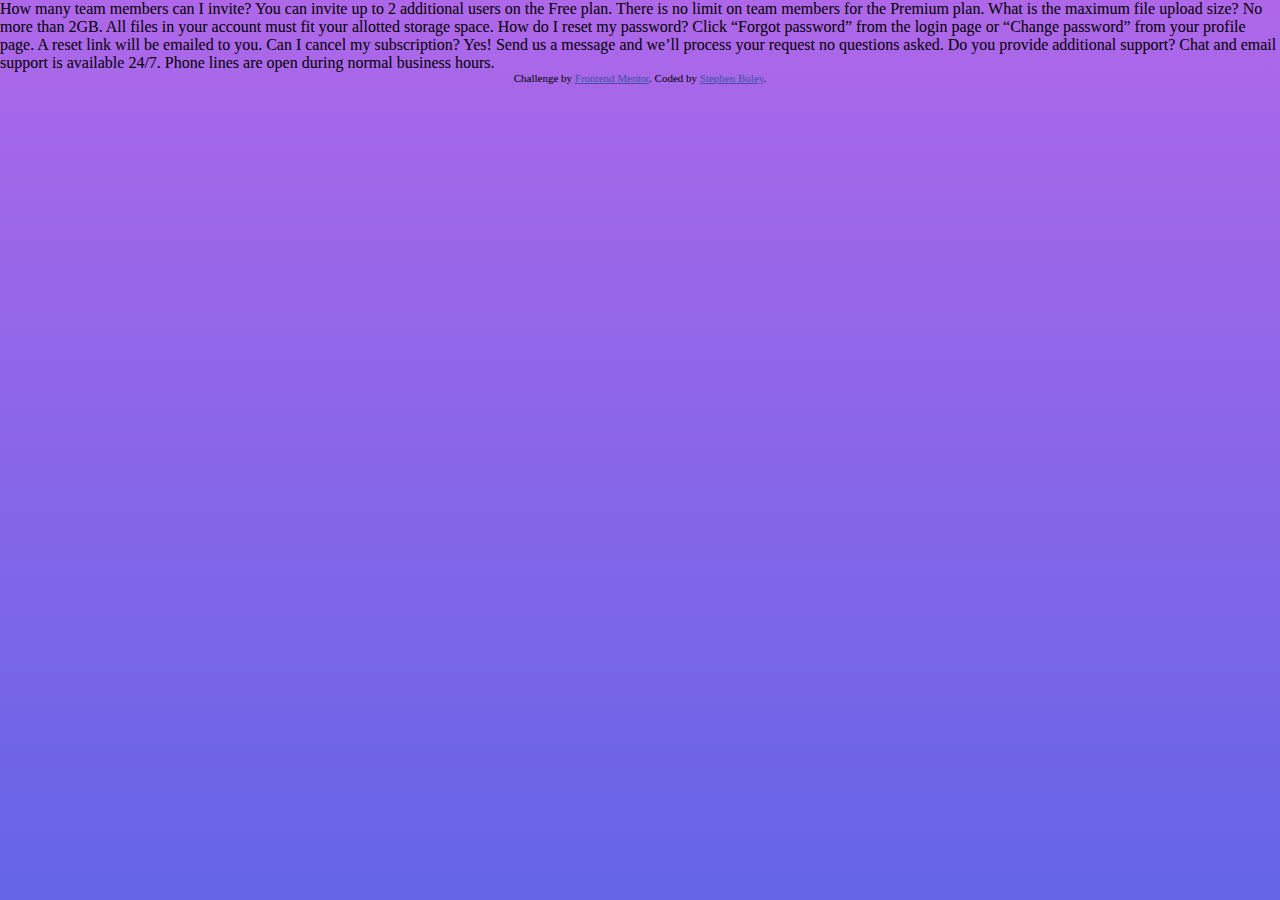
==== index.html @ e6e3910d "Set up" ====
<!DOCTYPE html>
<html lang="en">
<head>
  <meta charset="UTF-8">
  <meta name="viewport" content="width=device-width, initial-scale=1.0"> <!-- displays site properly based on user's device -->
  <link rel="stylesheet" href="./styles.css" type="text/css" />
  <link rel="icon" type="image/png" sizes="32x32" href="./images/favicon-32x32.png">
  
  <title>Frontend Mentor | FAQ Accordion Card</title>

  <!-- Feel free to remove these styles or customise in your own stylesheet 👍 -->
  <style>
    .attribution { font-size: 11px; text-align: center; }
    .attribution a { color: hsl(228, 45%, 44%); }
  </style>
</head>
<body>
  How many team members can I invite?
  You can invite up to 2 additional users on the Free plan. There is no limit on 
  team members for the Premium plan.

  What is the maximum file upload size?
  No more than 2GB. All files in your account must fit your allotted storage space.

  How do I reset my password?
  Click “Forgot password” from the login page or “Change password” from your profile page.
  A reset link will be emailed to you.

  Can I cancel my subscription?
  Yes! Send us a message and we’ll process your request no questions asked.

  Do you provide additional support?
  Chat and email support is available 24/7. Phone lines are open during normal business hours.

  <div class="attribution">
    Challenge by <a href="https://www.frontendmentor.io?ref=challenge" target="_blank">Frontend Mentor</a>. 
    Coded by <a href="#">Stephen Buley</a>.
  </div>
</body>
<script src="./index.js"></script>
</html>
---- styles.css ----
body {
    background: linear-gradient(hsl(273, 75%, 66%), hsl(240, 73%, 65%));
    height: 100vh;
    margin: 0;
}
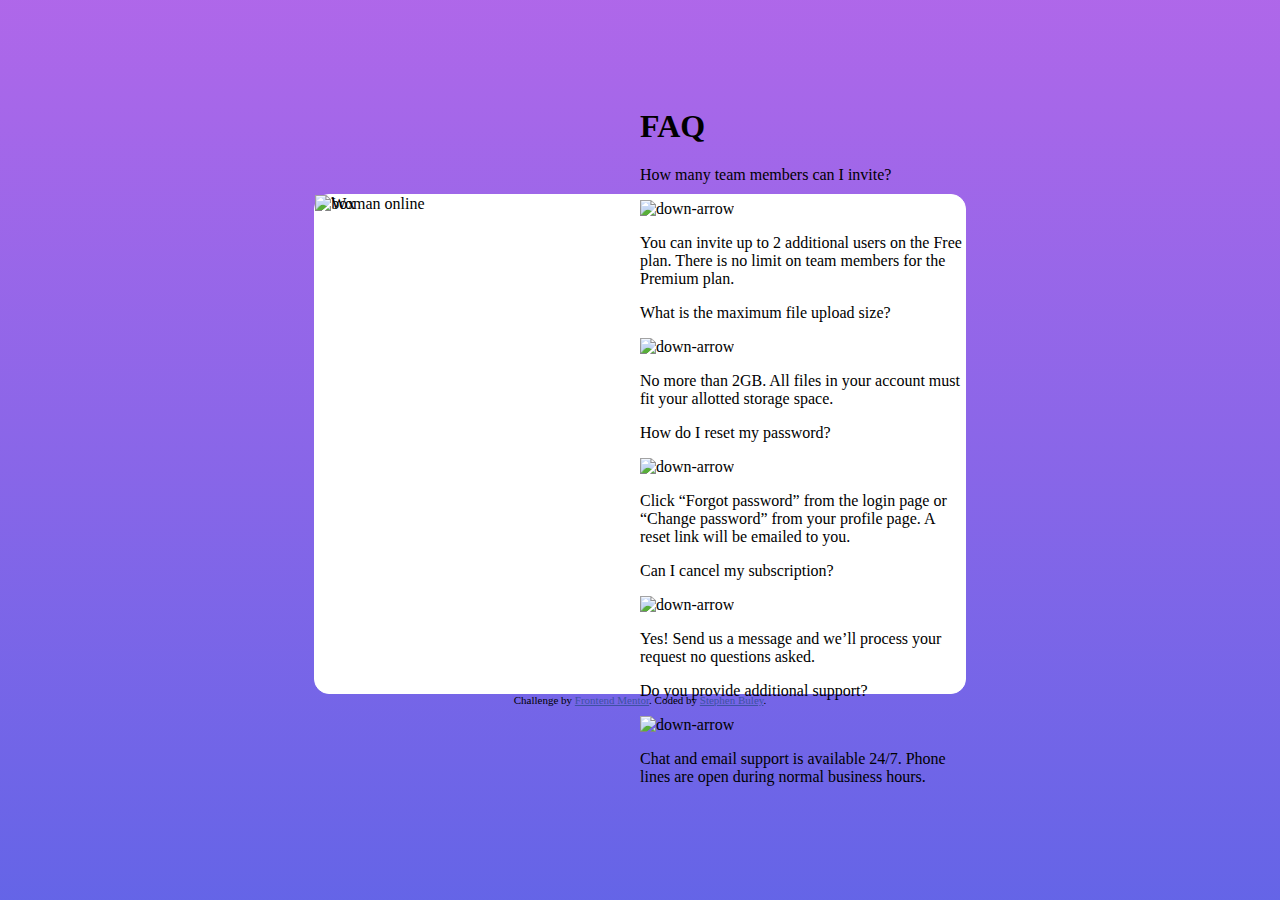
==== commit 622bab71: "HTML structure set up" ====
--- a/index.html
+++ b/index.html
@@ -1,41 +1,62 @@
 <!DOCTYPE html>
 <html lang="en">
 <head>
-  <meta charset="UTF-8">
-  <meta name="viewport" content="width=device-width, initial-scale=1.0"> <!-- displays site properly based on user's device -->
-  <link rel="stylesheet" href="./styles.css" type="text/css" />
-  <link rel="icon" type="image/png" sizes="32x32" href="./images/favicon-32x32.png">
-  
-  <title>Frontend Mentor | FAQ Accordion Card</title>
+	<meta charset="UTF-8">
+	<meta name="viewport" content="width=device-width, initial-scale=1.0"> <!-- displays site properly based on user's device -->
+	<link rel="stylesheet" href="./styles.css" type="text/css" />
+	<link rel="icon" type="image/png" sizes="32x32" href="./images/favicon-32x32.png">
+	
+	<title>Frontend Mentor | FAQ Accordion Card</title>
 
-  <!-- Feel free to remove these styles or customise in your own stylesheet 👍 -->
-  <style>
-    .attribution { font-size: 11px; text-align: center; }
-    .attribution a { color: hsl(228, 45%, 44%); }
-  </style>
+	<!-- Feel free to remove these styles or customise in your own stylesheet 👍 -->
+	<style>
+		.attribution { font-size: 11px; text-align: center; }
+		.attribution a { color: hsl(228, 45%, 44%); }
+	</style>
 </head>
 <body>
-  How many team members can I invite?
-  You can invite up to 2 additional users on the Free plan. There is no limit on 
-  team members for the Premium plan.
-
-  What is the maximum file upload size?
-  No more than 2GB. All files in your account must fit your allotted storage space.
-
-  How do I reset my password?
-  Click “Forgot password” from the login page or “Change password” from your profile page.
-  A reset link will be emailed to you.
-
-  Can I cancel my subscription?
-  Yes! Send us a message and we’ll process your request no questions asked.
-
-  Do you provide additional support?
-  Chat and email support is available 24/7. Phone lines are open during normal business hours.
-
-  <div class="attribution">
-    Challenge by <a href="https://www.frontendmentor.io?ref=challenge" target="_blank">Frontend Mentor</a>. 
-    Coded by <a href="#">Stephen Buley</a>.
-  </div>
+	<div class="container">
+		<div class="content-container">
+			<div class="img-section">
+				<img class="box-img" src="./images/illustration-box-desktop.svg" alt="box" />
+				<img class="woman-img" src="./images/illustration-woman-online-desktop.svg" alt="Woman online" />
+			</div>
+			<div class="faq-section">
+				<h1 class="title">FAQ</h1>
+				<div class="first">
+					<p class="question">How many team members can I invite?</p>
+					<img class="down-arrow" src="./images/icon-arrow-down.svg" alt="down-arrow" />
+					<p class="answer">You can invite up to 2 additional users on the Free plan. There is no limit on 
+						team members for the Premium plan.</p>
+				</div>
+				<div class="second">
+					<p>What is the maximum file upload size?</p>
+					<img class="down-arrow" src="./images/icon-arrow-down.svg" alt="down-arrow" />
+					<p class="answer">No more than 2GB. All files in your account must fit your allotted storage space.</p>
+				</div>
+				<div class="third">
+					<p>How do I reset my password?</p>
+					<img class="down-arrow" src="./images/icon-arrow-down.svg" alt="down-arrow" />
+					<p class="answer">Click “Forgot password” from the login page or “Change password” from your profile page.
+						A reset link will be emailed to you.</p>
+				</div>
+				<div class="fourth">
+					<p>Can I cancel my subscription?</p>
+					<img class="down-arrow" src="./images/icon-arrow-down.svg" alt="down-arrow" />
+					<p class="answer">Yes! Send us a message and we’ll process your request no questions asked.</p>
+				</div>
+				<div class="fifth">
+					<p>Do you provide additional support?</p>
+					<img class="down-arrow" src="./images/icon-arrow-down.svg" alt="down-arrow" />
+					<p class="answer">Chat and email support is available 24/7. Phone lines are open during normal business hours.</p>
+				</div>
+			</div>
+		</div>
+		<div class="attribution">
+			Challenge by <a href="https://www.frontendmentor.io?ref=challenge" target="_blank">Frontend Mentor</a>. 
+			Coded by <a href="#">Stephen Buley</a>.
+		</div>
+	</div>
 </body>
 <script src="./index.js"></script>
 </html>--- a/styles.css
+++ b/styles.css
@@ -2,4 +2,48 @@
     background: linear-gradient(hsl(273, 75%, 66%), hsl(240, 73%, 65%));
     height: 100vh;
     margin: 0;
-}+    display: flex;
+    justify-content: center;
+    align-items: center;
+}
+
+* {
+    box-sizing: border-box;
+}
+
+.container {
+    display: flex;
+    flex-direction: column;
+}
+
+.content-container {
+    display: flex;
+    align-items: center;
+    justify-content: center;
+    border: 1px solid white;
+    border-radius: 15px;
+    background-color: white;
+    background-image: url("./images/bg-pattern-desktop.svg");
+    width: 70%;
+    height: 500px;
+    margin: 0 auto;
+}
+
+.img-section {
+    width: 50%;
+    height: 100%;
+}
+
+.box-img {
+    position: absolute;
+}
+
+.woman-img {
+    width: 100%;
+    height: auto;
+}
+
+.faq-section {
+    width: 50%;
+}
+
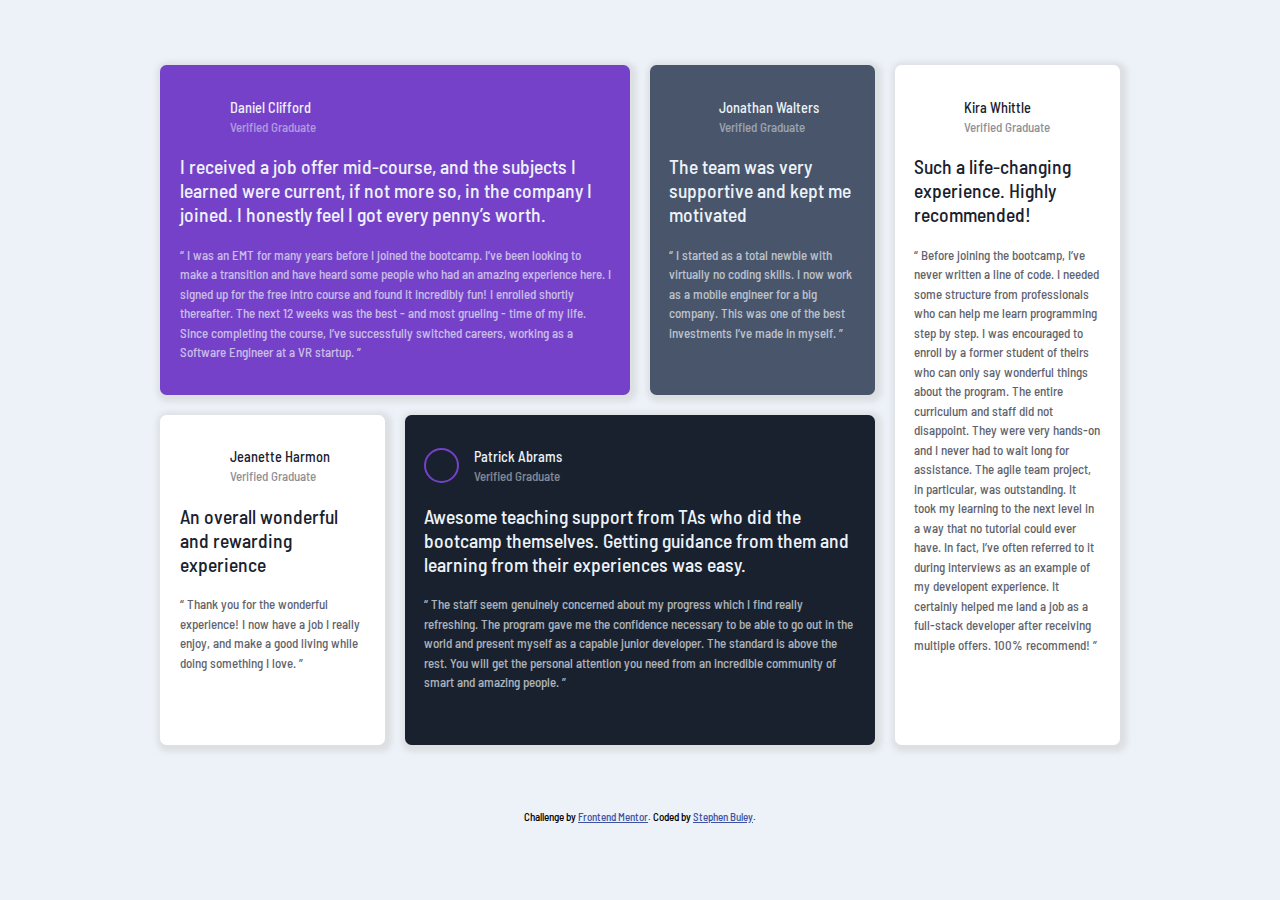
==== commit 2ab151c9: "Accidentally finished whole project" ====
--- a/index.html
+++ b/index.html
@@ -3,10 +3,12 @@
 <head>
 	<meta charset="UTF-8">
 	<meta name="viewport" content="width=device-width, initial-scale=1.0"> <!-- displays site properly based on user's device -->
-	<link rel="stylesheet" href="./styles.css" type="text/css" />
+
 	<link rel="icon" type="image/png" sizes="32x32" href="./images/favicon-32x32.png">
-	
-	<title>Frontend Mentor | FAQ Accordion Card</title>
+	<link rel="stylesheet" href="./styles.css" type="text/css">
+	<link href="https://fonts.googleapis.com/css2?family=Barlow+Semi+Condensed:wght@500;600&display=swap" rel="stylesheet">
+
+	<title>Frontend Mentor | [Challenge Name Here]</title>
 
 	<!-- Feel free to remove these styles or customise in your own stylesheet 👍 -->
 	<style>
@@ -16,47 +18,77 @@
 </head>
 <body>
 	<div class="container">
-		<div class="content-container">
-			<div class="img-section">
-				<img class="box-img" src="./images/illustration-box-desktop.svg" alt="box" />
-				<img class="woman-img" src="./images/illustration-woman-online-desktop.svg" alt="Woman online" />
+		<div class="card daniel">
+			<div class="title">
+				<p class="name">Daniel Clifford</p>
+				<p class="verified">Verified Graduate</p>
 			</div>
-			<div class="faq-section">
-				<h1 class="title">FAQ</h1>
-				<div class="first">
-					<p class="question">How many team members can I invite?</p>
-					<img class="down-arrow" src="./images/icon-arrow-down.svg" alt="down-arrow" />
-					<p class="answer">You can invite up to 2 additional users on the Free plan. There is no limit on 
-						team members for the Premium plan.</p>
-				</div>
-				<div class="second">
-					<p>What is the maximum file upload size?</p>
-					<img class="down-arrow" src="./images/icon-arrow-down.svg" alt="down-arrow" />
-					<p class="answer">No more than 2GB. All files in your account must fit your allotted storage space.</p>
-				</div>
-				<div class="third">
-					<p>How do I reset my password?</p>
-					<img class="down-arrow" src="./images/icon-arrow-down.svg" alt="down-arrow" />
-					<p class="answer">Click “Forgot password” from the login page or “Change password” from your profile page.
-						A reset link will be emailed to you.</p>
-				</div>
-				<div class="fourth">
-					<p>Can I cancel my subscription?</p>
-					<img class="down-arrow" src="./images/icon-arrow-down.svg" alt="down-arrow" />
-					<p class="answer">Yes! Send us a message and we’ll process your request no questions asked.</p>
-				</div>
-				<div class="fifth">
-					<p>Do you provide additional support?</p>
-					<img class="down-arrow" src="./images/icon-arrow-down.svg" alt="down-arrow" />
-					<p class="answer">Chat and email support is available 24/7. Phone lines are open during normal business hours.</p>
-				</div>
+	
+			<p class="quote-feature">I received a job offer mid-course, and the subjects I learned were current, if not more so, 
+			in the company I joined. I honestly feel I got every penny’s worth.</p>
+	
+			<p class="quote">“ I was an EMT for many years before I joined the bootcamp. I’ve been looking to make a 
+			transition and have heard some people who had an amazing experience here. I signed up 
+			for the free intro course and found it incredibly fun! I enrolled shortly thereafter. 
+			The next 12 weeks was the best - and most grueling - time of my life. Since completing 
+			the course, I’ve successfully switched careers, working as a Software Engineer at a VR startup. ”</p>	
+		</div>
+		<div class="card jonathan">
+			<div class="title">
+				<p class="name">Jonathan Walters</p>
+				<p class="verified">Verified Graduate</p>
 			</div>
+			<p class="quote-feature">The team was very supportive and kept me motivated</p>
+	
+			<p class="quote">“ I started as a total newbie with virtually no coding skills. I now work as a mobile engineer 
+			for a big company. This was one of the best investments I’ve made in myself. ”</p>
 		</div>
-		<div class="attribution">
-			Challenge by <a href="https://www.frontendmentor.io?ref=challenge" target="_blank">Frontend Mentor</a>. 
-			Coded by <a href="#">Stephen Buley</a>.
+		<div class="card jeanette">
+			<div class="title">
+				<p class="name">Jeanette Harmon</p>
+				<p class="verified">Verified Graduate</p>
+			</div>
+	
+			<p class="quote-feature">An overall wonderful and rewarding experience</p>
+	
+			<p class="quote">“ Thank you for the wonderful experience! I now have a job I really enjoy, and make a good living 
+			while doing something I love. ”</p>
+		</div>
+		<div class="card patrick">
+			<div class="title">
+				<p class="name">Patrick Abrams</p>
+				<p class="verified">Verified Graduate</p>
+			</div>
+	
+			<p class="quote-feature">Awesome teaching support from TAs who did the bootcamp themselves. Getting guidance from them and 
+			learning from their experiences was easy.</p>
+	
+			<p class="quote">“ The staff seem genuinely concerned about my progress which I find really refreshing. The program 
+			gave me the confidence necessary to be able to go out in the world and present myself as a capable 
+			junior developer. The standard is above the rest. You will get the personal attention you need from 
+			an incredible community of smart and amazing people. ”</p>
+		</div>
+		<div class="card kira">
+			<div class="title">
+				<p class="name">Kira Whittle</p>
+				<p class="verified">Verified Graduate</p>
+			</div>
+	
+			<p class="quote-feature">Such a life-changing experience. Highly recommended!</p>
+	
+			<p class="quote">“ Before joining the bootcamp, I’ve never written a line of code. I needed some structure from 
+			professionals who can help me learn programming step by step. I was encouraged to enroll by a former 
+			student of theirs who can only say wonderful things about the program. The entire curriculum and staff 
+			did not disappoint. They were very hands-on and I never had to wait long for assistance. The agile team 
+			project, in particular, was outstanding. It took my learning to the next level in a way that no tutorial 
+			could ever have. In fact, I’ve often referred to it during interviews as an example of my developent 
+			experience. It certainly helped me land a job as a full-stack developer after receiving multiple offers. 
+			100% recommend! ”</p>
 		</div>
 	</div>
+	<div class="attribution">
+		Challenge by <a href="https://www.frontendmentor.io?ref=challenge" target="_blank">Frontend Mentor</a>. 
+		Coded by <a href="https://github.com/StephenBuley" target="_blank">Stephen Buley</a>.
+	</div>
 </body>
-<script src="./index.js"></script>
 </html>--- a/styles.css
+++ b/styles.css
@@ -1,49 +1,165 @@
-body {
-    background: linear-gradient(hsl(273, 75%, 66%), hsl(240, 73%, 65%));
-    height: 100vh;
-    margin: 0;
-    display: flex;
-    justify-content: center;
-    align-items: center;
+/* general stylings */
+
+
+
+*, *::after, *::before {
+	box-sizing: border-box;
 }
 
-* {
-    box-sizing: border-box;
+html {
+	font-size: 13px;
+	font-family: "Barlow Semi Condensed", serif;
+	font-weight: 500;
 }
 
-.container {
-    display: flex;
-    flex-direction: column;
+body {
+    margin: 0;
+    background-color:hsl(210, 46%, 95%);
 }
 
-.content-container {
-    display: flex;
-    align-items: center;
-    justify-content: center;
-    border: 1px solid white;
-    border-radius: 15px;
-    background-color: white;
-    background-image: url("./images/bg-pattern-desktop.svg");
-    width: 70%;
-    height: 500px;
-    margin: 0 auto;
+
+
+/* class specific stylings */
+
+
+
+.container {
+	display: grid;
+	grid-gap: 1.5em;
+	width: 75%;
+	margin: 5em auto;
 }
 
-.img-section {
-    width: 50%;
-    height: 100%;
+.card {
+	padding: 2em;
+	border-radius: 0.5em;
+	box-shadow: 2px 2px 5px 5px rgb(207, 207, 207, 0.5);
 }
 
-.box-img {
-    position: absolute;
+.name {
+	font-size: 1.1em;
+	margin-bottom: 0.2em;
 }
 
-.woman-img {
-    width: 100%;
-    height: auto;
+.verified {
+	margin-top: 0;
+	opacity: 0.5;
 }
 
-.faq-section {
-    width: 50%;
+.quote-feature {
+	font-size: 1.8em;
 }
 
+.quote {
+	opacity: 0.7;
+	line-height: 1.5em;
+}
+
+
+
+/* name specific designs */
+
+
+
+.daniel {
+	background-image: url("./images/bg-pattern-quotation.svg");
+	background-repeat: no-repeat;
+	background-position: top left 90%;
+	background-color: hsl(263, 55%, 52%);
+}
+
+.daniel, .jonathan, .patrick {
+	color: hsl(210, 46%, 95%);
+}
+
+.jonathan {
+	background-color: hsl(217, 19%, 35%);
+}
+
+.jeanette, .kira {
+	background-color: white;
+	color:hsl(219, 29%, 14%);
+}
+
+.patrick {
+	background-color: hsl(219, 29%, 14%);
+}
+
+.title {
+	padding-left: 50px;
+	position: relative;
+}
+
+.title::before {
+	content: '';
+	height: 35px;
+	width: 35px;
+	background-size: cover;
+	border-radius: 50%;
+	display: inline-block;
+	position: absolute;
+	left: 0;
+}
+
+.daniel .title::before {
+	background-image: url("./images/image-daniel.jpg");
+}
+
+.jonathan .title::before {
+	background-image: url("./images/image-jonathan.jpg");
+}
+
+.jeanette .title::before {
+	background-image: url("/images/image-jeanette.jpg");
+}
+
+.patrick .title::before {
+	background-image: url("./images/image-patrick.jpg");
+	border: 2px solid hsl(263, 55%, 52%);
+}
+
+.kira .title::before {
+	background-image: url("./images/image-kira.jpg");
+}
+
+
+/* Media query for more than 768 */
+
+@media (min-width: 768px) {
+	.container {
+		grid-template: repeat(2, 1fr) / repeat(4, 1fr)
+	}
+
+	.card {
+		padding: 1.5em
+	}
+
+	.quote-feature {
+		font-size: 1.5em;
+	}
+
+	.daniel {
+		grid-column: 1 / span 2;
+		grid-row: 1 /span 1;
+	}
+
+	.jonathan {
+		grid-column: 3 / span 1;
+		grid-row: 1 / span 1;
+	}
+
+	.kira {
+		grid-column: 4 / span 1;
+		grid-row: 1 / span 2;
+	}
+
+	.patrick {
+		grid-column: 2 / span 2;
+		grid-row: 2 / span 1;
+	}
+
+	.jeanette {
+		grid-column: 1 / span 1;
+		grid-row: 2 / span 1;
+	}
+}
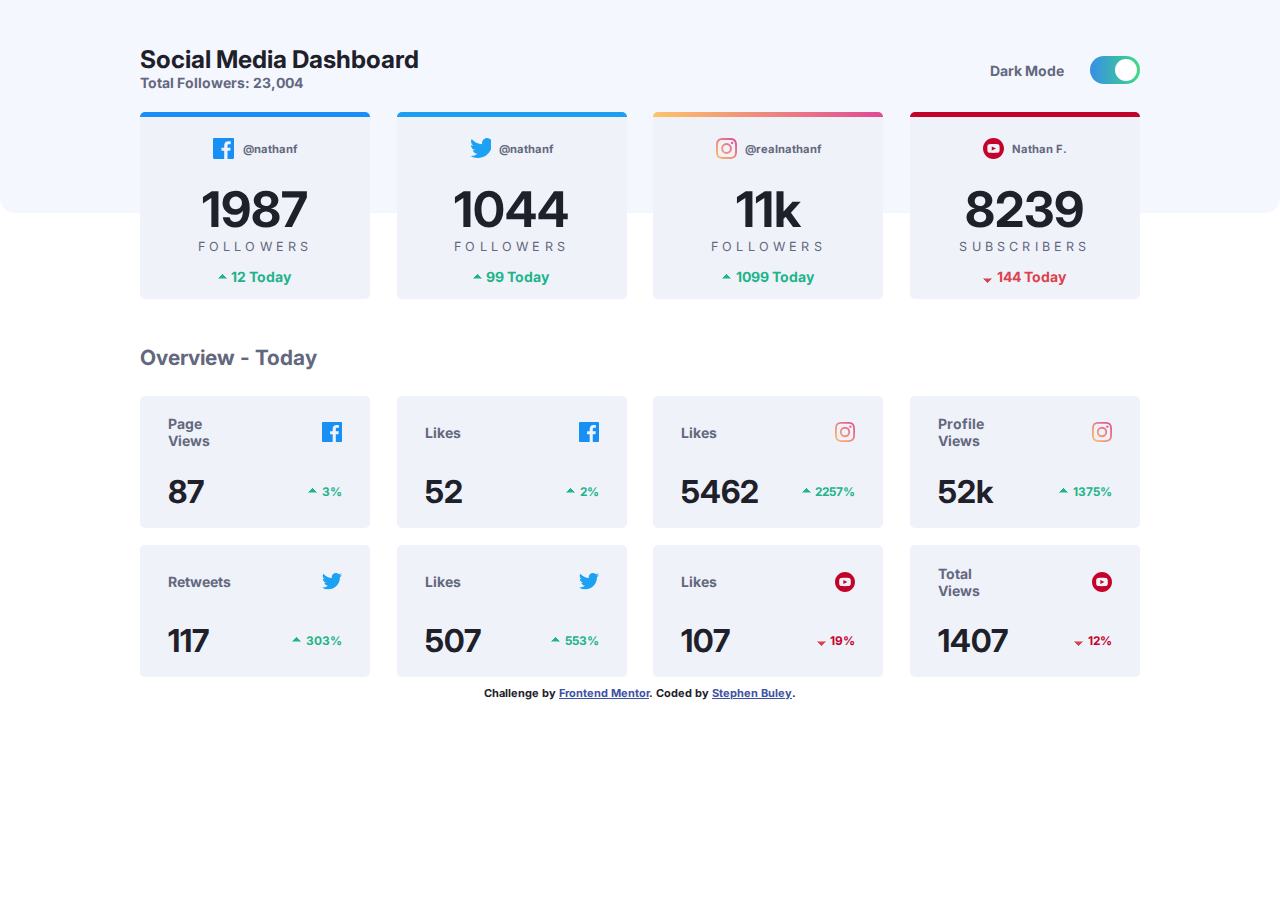
==== commit 4203b948: "Prep for monorepo migration" ====
--- a/index.html
+++ b/index.html
@@ -1,94 +1,145 @@
 <!DOCTYPE html>
 <html lang="en">
+
 <head>
 	<meta charset="UTF-8">
-	<meta name="viewport" content="width=device-width, initial-scale=1.0"> <!-- displays site properly based on user's device -->
+	<meta name="viewport" content="width=device-width, initial-scale=1.0">
+	<!-- displays site properly based on user's device -->
 
 	<link rel="icon" type="image/png" sizes="32x32" href="./images/favicon-32x32.png">
 	<link rel="stylesheet" href="./styles.css" type="text/css">
-	<link href="https://fonts.googleapis.com/css2?family=Barlow+Semi+Condensed:wght@500;600&display=swap" rel="stylesheet">
-
-	<title>Frontend Mentor | [Challenge Name Here]</title>
+	<title>Frontend Mentor | Social Media Dashboard</title>
 
 	<!-- Feel free to remove these styles or customise in your own stylesheet 👍 -->
 	<style>
-		.attribution { font-size: 11px; text-align: center; }
-		.attribution a { color: hsl(228, 45%, 44%); }
+	.attribution {
+		font-size: 11px;
+		text-align: center;
+	}
+
+	.attribution a {
+		color: hsl(228, 45%, 44%);
+	}
 	</style>
 </head>
+
 <body>
 	<div class="container">
-		<div class="card daniel">
-			<div class="title">
-				<p class="name">Daniel Clifford</p>
-				<p class="verified">Verified Graduate</p>
+		<header class="header">
+			<div class="header-content">
+				<h1 class="title">
+					Social Media Dashboard
+				</h1>
+				<h3 class="subtitle">
+					Total Followers: 23,004
+				</h3>
 			</div>
-	
-			<p class="quote-feature">I received a job offer mid-course, and the subjects I learned were current, if not more so, 
-			in the company I joined. I honestly feel I got every penny’s worth.</p>
-	
-			<p class="quote">“ I was an EMT for many years before I joined the bootcamp. I’ve been looking to make a 
-			transition and have heard some people who had an amazing experience here. I signed up 
-			for the free intro course and found it incredibly fun! I enrolled shortly thereafter. 
-			The next 12 weeks was the best - and most grueling - time of my life. Since completing 
-			the course, I’ve successfully switched careers, working as a Software Engineer at a VR startup. ”</p>	
+			<label class="toggle">
+				Dark Mode
+				<input type="checkbox" checked/>
+				<span tabindex=0 class="slider"></span>
+			</label>
+		</header>
+		<div class="grid one">
+			<div class="card card-big facebook">
+				<p class="username">@nathanf</p>
+				<div class="follow-stat-block">
+					<p class="follower-count">1987</p>
+					<span class="followers">Followers</span>
+				</div>
+				<p class="follower-change">12 Today</p>
+			</div>
+			
+			<div class="card card-big twitter">
+				<p class="username">@nathanf</p>
+				<div class="follow-stat-block">
+					<p class="follower-count">1044</p>
+					<span class="followers">Followers</span>
+				</div>
+				<p class="follower-change">99 Today</p>
+			</div>
+			
+			
+			<div class="card card-big instagram">
+				<p class="username">@realnathanf</p>
+				<div class="follow-stat-block">
+					<p class="follower-count">11k</p>
+					<span class="followers">Followers</span>
+				</div>
+				<p class="follower-change">1099 Today</p>
+			</div>
+			
+			<div class="card card-big youtube">
+				<p class="username">Nathan F.</p>
+				<div class="follow-stat-block">
+					<p class="follower-count">8239</p>
+					<span class="followers">Subscribers</span>
+				</div>
+				<p class="follower-change">144 Today</p>
+			</div>
 		</div>
-		<div class="card jonathan">
-			<div class="title">
-				<p class="name">Jonathan Walters</p>
-				<p class="verified">Verified Graduate</p>
+			
+			
+		<h2 class="grid-two-title">
+			Overview - Today
+		</h2>	
+			
+		<div class="grid two">
+			<div class="card card-small facebook-views">
+				<p class="stat-title">Page Views</p>
+				<img src="./images/icon-facebook.svg" alt="facebook logo" class="logo">
+				<p class="stat">87</p>
+				<p class="stat-change">3%</p>
 			</div>
-			<p class="quote-feature">The team was very supportive and kept me motivated</p>
-	
-			<p class="quote">“ I started as a total newbie with virtually no coding skills. I now work as a mobile engineer 
-			for a big company. This was one of the best investments I’ve made in myself. ”</p>
+			<div class="card card-small facebook-likes">
+				<p class="stat-title">Likes</p>
+				<img src="./images/icon-facebook.svg" alt="facebook logo" class="logo">
+				<p class="stat">52</p>
+				<p class="stat-change">2%</p>
+			</div>
+			<div class="card card-small instagram-likes">
+				<p class="stat-title">Likes</p>
+				<img src="./images/icon-instagram.svg" alt="instagram logo" class="logo">
+				<p class="stat">5462</p>
+				<p class="stat-change">2257%</p>
+			</div>
+			<div class="card card-small instagram-views">
+				<p class="stat-title">Profile Views</p>
+				<img src="./images/icon-instagram.svg" alt="instagram logo" class="logo">
+				<p class="stat">52k</p>
+				<p class="stat-change">1375%</p>
+			</div>
+			<div class="card card-small twitter-retweets">
+				<p class="stat-title">Retweets</p>
+				<img src="./images/icon-twitter.svg" alt="twitter logo" class="logo">
+				<p class="stat">117</p>
+				<p class="stat-change">303%</p>
+			</div>
+			<div class="card card-small twitter-likes">
+				<p class="stat-title">Likes</p>
+				<img src="./images/icon-twitter.svg" alt="twitter logo" class="logo">
+				<p class="stat">507</p>
+				<p class="stat-change">553%</p>
+			</div>
+			<div class="card card-small youtube-likes">
+				<p class="stat-title">Likes</p>
+				<img src="./images/icon-youtube.svg" alt="youtube logo" class="logo">
+				<p class="stat">107</p>
+				<p class="stat-change">19%</p>
+			</div>
+			<div class="card card-small youtube-views">
+				<p class="stat-title">Total Views</p>
+				<img src="./images/icon-youtube.svg" alt="youtube logo" class="logo">
+				<p class="stat">1407</p>
+				<p class="stat-change">12%</p>
+			</div>
 		</div>
-		<div class="card jeanette">
-			<div class="title">
-				<p class="name">Jeanette Harmon</p>
-				<p class="verified">Verified Graduate</p>
-			</div>
-	
-			<p class="quote-feature">An overall wonderful and rewarding experience</p>
-	
-			<p class="quote">“ Thank you for the wonderful experience! I now have a job I really enjoy, and make a good living 
-			while doing something I love. ”</p>
-		</div>
-		<div class="card patrick">
-			<div class="title">
-				<p class="name">Patrick Abrams</p>
-				<p class="verified">Verified Graduate</p>
-			</div>
-	
-			<p class="quote-feature">Awesome teaching support from TAs who did the bootcamp themselves. Getting guidance from them and 
-			learning from their experiences was easy.</p>
-	
-			<p class="quote">“ The staff seem genuinely concerned about my progress which I find really refreshing. The program 
-			gave me the confidence necessary to be able to go out in the world and present myself as a capable 
-			junior developer. The standard is above the rest. You will get the personal attention you need from 
-			an incredible community of smart and amazing people. ”</p>
-		</div>
-		<div class="card kira">
-			<div class="title">
-				<p class="name">Kira Whittle</p>
-				<p class="verified">Verified Graduate</p>
-			</div>
-	
-			<p class="quote-feature">Such a life-changing experience. Highly recommended!</p>
-	
-			<p class="quote">“ Before joining the bootcamp, I’ve never written a line of code. I needed some structure from 
-			professionals who can help me learn programming step by step. I was encouraged to enroll by a former 
-			student of theirs who can only say wonderful things about the program. The entire curriculum and staff 
-			did not disappoint. They were very hands-on and I never had to wait long for assistance. The agile team 
-			project, in particular, was outstanding. It took my learning to the next level in a way that no tutorial 
-			could ever have. In fact, I’ve often referred to it during interviews as an example of my developent 
-			experience. It certainly helped me land a job as a full-stack developer after receiving multiple offers. 
-			100% recommend! ”</p>
+		<div class="attribution">
+			Challenge by <a href="https://www.frontendmentor.io?ref=challenge" target="_blank">Frontend Mentor</a>.
+			Coded by <a href="https://github.com/StephenBuley" target="_blank">Stephen Buley</a>.
 		</div>
 	</div>
-	<div class="attribution">
-		Challenge by <a href="https://www.frontendmentor.io?ref=challenge" target="_blank">Frontend Mentor</a>. 
-		Coded by <a href="https://github.com/StephenBuley" target="_blank">Stephen Buley</a>.
-	</div>
 </body>
+<script src="./index.js"></script>
+
 </html>--- a/styles.css
+++ b/styles.css
@@ -1,165 +1,361 @@
-/* general stylings */
-
-
-
-*, *::after, *::before {
-	box-sizing: border-box;
+@import url('https://fonts.googleapis.com/css2?family=Inter:wght@400;700&display=swap');
+
+*, *::before, *::after {
+    box-sizing: border-box;
 }
 
 html {
-	font-size: 13px;
-	font-family: "Barlow Semi Condensed", serif;
-	font-weight: 500;
+    font-size: 14px;
+    font-family: "Inter", sans-serif;
+    font-weight: 700;
+    color: hsl(230, 17%, 14%)
 }
 
 body {
     margin: 0;
-    background-color:hsl(210, 46%, 95%);
-}
-
-
-
-/* class specific stylings */
-
-
+    padding: 0;
+}
+
+.dark {
+    background-color: hsl(230, 17%, 14%);
+    color: white;
+}
+
+.dark::before {
+    background: hsl(232, 19%, 15%);
+}
 
 .container {
-	display: grid;
-	grid-gap: 1.5em;
-	width: 75%;
-	margin: 5em auto;
-}
+    margin: 2em auto;
+    width: 85%;
+    max-width: 420px;
+}
+
+
+
+/* Header stylings */
+
+
+
+body::before {
+    content: '';
+    height: 213px;
+    background: hsl(225, 100%, 98%);
+    position: absolute;
+    top: 0;
+    left: 0;
+    right: 0;
+    border-bottom-left-radius: 15px;
+    border-bottom-right-radius: 15px;
+    z-index: -1;
+}
+
+.header {
+    position: relative;
+}
+
+.header-content {
+    border-bottom: 1px solid gray;
+}
+
+.title {
+    font-size: 1.75rem;
+    margin-bottom: 0;
+    
+}
+
+.subtitle {
+    font-size: 1rem;
+    margin-top: 0;
+    margin-bottom: 1.5em;
+}
+
+
+.subtitle,
+.toggle,
+.username,
+.grid-two-title,
+.stat-title,
+.followers {
+    color: hsl(228, 12%, 44%);
+}
+
+.dark .subtitle,
+.dark .toggle,
+.dark .username,
+.dark .grid-two-title,
+.dark .stat-title,
+.dark .followers {
+    color:hsl(228, 34%, 66%);
+}
+
+
+
+/* Toggle Switch Styling */
+
+
+
+.toggle {
+    margin: 1em 0;
+    position: relative;
+    width: 100%;
+    height: 28px;
+    display: flex;
+    align-items: center;
+}
+
+.toggle input {
+    width: 0;
+    height: 0;
+    opacity: 0;
+}
+
+.toggle .slider {
+    position: absolute;
+    width: 50px;
+    cursor: pointer;
+    top: 0;
+    right: 0;
+    bottom: 0;
+    border-radius: 22px;
+    background: linear-gradient(to right, hsl(210, 78%, 56%), hsl(146, 68%, 55%));
+    -webkit-transition: .3s;
+    transition: .3s;
+}
+
+.toggle .slider:focus {
+    outline: 3px auto hsl(146, 68%, 55%);
+}
+
+.slider::before {
+    position: absolute;
+    content: '';
+    height: 22px;
+    width: 22px;
+    left: 3px;
+    bottom: 3px;
+    background-color:hsl(228, 28%, 20%);
+    border-radius: 50%;
+    -webkit-transition: .3s;
+    transition: .3s;
+}
+
+input:checked + .slider:before {
+    -webkit-transform: translateX(22px);
+    -ms-transform: translateX(22px);
+    transform: translateX(22px);
+    background-color: white;
+}
+
+
+
+/* Big Card Inner Styles */
+
+
 
 .card {
-	padding: 2em;
-	border-radius: 0.5em;
-	box-shadow: 2px 2px 5px 5px rgb(207, 207, 207, 0.5);
-}
-
-.name {
-	font-size: 1.1em;
-	margin-bottom: 0.2em;
-}
-
-.verified {
-	margin-top: 0;
-	opacity: 0.5;
-}
-
-.quote-feature {
-	font-size: 1.8em;
-}
-
-.quote {
-	opacity: 0.7;
-	line-height: 1.5em;
-}
-
-
-
-/* name specific designs */
-
-
-
-.daniel {
-	background-image: url("./images/bg-pattern-quotation.svg");
-	background-repeat: no-repeat;
-	background-position: top left 90%;
-	background-color: hsl(263, 55%, 52%);
-}
-
-.daniel, .jonathan, .patrick {
-	color: hsl(210, 46%, 95%);
-}
-
-.jonathan {
-	background-color: hsl(217, 19%, 35%);
-}
-
-.jeanette, .kira {
-	background-color: white;
-	color:hsl(219, 29%, 14%);
-}
-
-.patrick {
-	background-color: hsl(219, 29%, 14%);
-}
-
-.title {
-	padding-left: 50px;
-	position: relative;
-}
-
-.title::before {
-	content: '';
-	height: 35px;
-	width: 35px;
-	background-size: cover;
-	border-radius: 50%;
-	display: inline-block;
-	position: absolute;
-	left: 0;
-}
-
-.daniel .title::before {
-	background-image: url("./images/image-daniel.jpg");
-}
-
-.jonathan .title::before {
-	background-image: url("./images/image-jonathan.jpg");
-}
-
-.jeanette .title::before {
-	background-image: url("/images/image-jeanette.jpg");
-}
-
-.patrick .title::before {
-	background-image: url("./images/image-patrick.jpg");
-	border: 2px solid hsl(263, 55%, 52%);
-}
-
-.kira .title::before {
-	background-image: url("./images/image-kira.jpg");
-}
-
-
-/* Media query for more than 768 */
-
-@media (min-width: 768px) {
-	.container {
-		grid-template: repeat(2, 1fr) / repeat(4, 1fr)
-	}
-
-	.card {
-		padding: 1.5em
-	}
-
-	.quote-feature {
-		font-size: 1.5em;
-	}
-
-	.daniel {
-		grid-column: 1 / span 2;
-		grid-row: 1 /span 1;
-	}
-
-	.jonathan {
-		grid-column: 3 / span 1;
-		grid-row: 1 / span 1;
-	}
-
-	.kira {
-		grid-column: 4 / span 1;
-		grid-row: 1 / span 2;
-	}
-
-	.patrick {
-		grid-column: 2 / span 2;
-		grid-row: 2 / span 1;
-	}
-
-	.jeanette {
-		grid-column: 1 / span 1;
-		grid-row: 2 / span 1;
-	}
-}
+    background-color: hsl(227, 47%, 96%);
+    border-radius: 5px;
+    margin: 2em auto;
+    display: flex;
+    flex-direction: column;
+    align-items: center;
+    justify-content: space-between;
+    width: 100%;
+}
+
+.dark .card {
+    background-color: hsl(228, 28%, 20%);
+}
+
+.card:hover {
+    background-color: hsl(227, 47%, 90%);
+    cursor: pointer;
+}
+
+.dark .card:hover {
+    background-color: hsl(228, 28%, 30%);
+}
+
+.follow-stat-block {
+    display: flex;
+    flex-direction: column;
+    align-items: center;
+}
+
+.username {
+    font-size: 0.8rem;
+    position: relative;
+    margin: 1.5rem;
+    display: flex;
+    align-items: center;
+}
+
+.username::before {
+    content: '';
+    background-size: cover;
+    display: inline-block;
+    width: 1.5rem;
+    height: 1.5rem;
+    margin-right: 0.75em;
+}
+
+.facebook .username::before {
+    background-image: url("./images/icon-facebook.svg");
+}
+
+.twitter .username::before {
+    background-image: url("./images/icon-twitter.svg");
+}
+
+.instagram .username::before {
+    background-image: url("./images/icon-instagram.svg");
+}
+
+.youtube .username::before {
+    background-image: url("./images/icon-youtube.svg");
+}
+
+.follower-count {
+    font-size: 3.5rem;
+    margin: 0;
+}
+
+.followers {
+    font-size: 0.9rem;
+    letter-spacing: 0.3rem;
+    font-weight: 400;
+    text-transform: uppercase;
+}
+
+.follower-change {
+    color: hsl(163, 72%, 41%)
+}
+
+.youtube .follower-change {
+    color: hsl(356, 69%, 56%);
+}
+
+.stat-change::before, .follower-change::before {
+    content: '';
+    background-image: url("./images/icon-up.svg");
+    background-size: cover;
+    transform: rotate(225deg);
+    height: .5rem;
+    width: .5rem;
+    display: inline-block;
+    margin-right: .4rem;
+}
+
+.youtube .follower-change::before {
+    background-image: url("./images/icon-down.svg");
+    transform: rotate(135deg);
+}
+
+
+
+/* Big Card Borders */
+
+
+
+.card-big.facebook {
+    border-top: 5px solid hsl(208, 92%, 53%);
+}
+
+.card-big.twitter {
+    border-top: 5px solid hsl(203, 89%, 53%);
+}
+
+.card-big.youtube {
+    border-top: 5px solid hsl(348, 97%, 39%);
+}
+
+.card-big.instagram::before {
+    content: '';
+    background: linear-gradient(to right, hsl(37, 97%, 70%), hsl(329, 70%, 58%));
+    display: block;
+    height: 5px;
+    width: 100%;
+    border-top-left-radius: 5px;
+    border-top-right-radius: 5px;
+}
+
+
+
+/* Small Card Inner Styles */
+
+
+
+.card-small {
+    display: grid;
+    grid-template: 50% 50% / 35% 35%;
+    padding: 0.5em 2em;
+}
+
+.stat {
+    font-size: 2.25rem;
+}
+
+.card-small > * {
+    margin: 0.5em 0;
+}
+
+.stat-change {
+    color:hsl(163, 72%, 41%);
+    font-size: 0.85rem;
+}
+
+.stat-change, .logo {
+    justify-self: end;
+}
+
+.youtube-likes .stat-change, .youtube-views .stat-change {
+    color: hsl(348, 97%, 39%);
+}
+
+.youtube-likes .stat-change::before, .youtube-views .stat-change::before {
+    background-image: url("./images/icon-down.svg");
+    transform: rotate(135deg);
+}
+
+@media (min-width: 1068px) {
+    .container {
+        max-width: 1000px
+    }
+    
+    .grid {
+        display: grid;
+        justify-content: space-between;
+    }
+
+    .one {
+        grid-template-columns: repeat(4, 23%);
+    }
+
+    .two {
+        grid-template-columns: repeat(4, 23%);
+        grid-template-rows: repeat(2, 50%);
+    }
+
+    .card-small {
+        margin: 0.6em auto;
+    }
+
+    .header {
+        display: flex;
+        align-items: center;
+    }
+
+    .header-content {
+        border: none;
+        width: 85%;
+    }
+
+    .toggle {
+        width: 15%;
+    }
+
+    .card-big {
+        margin-top: 0;
+    }
+}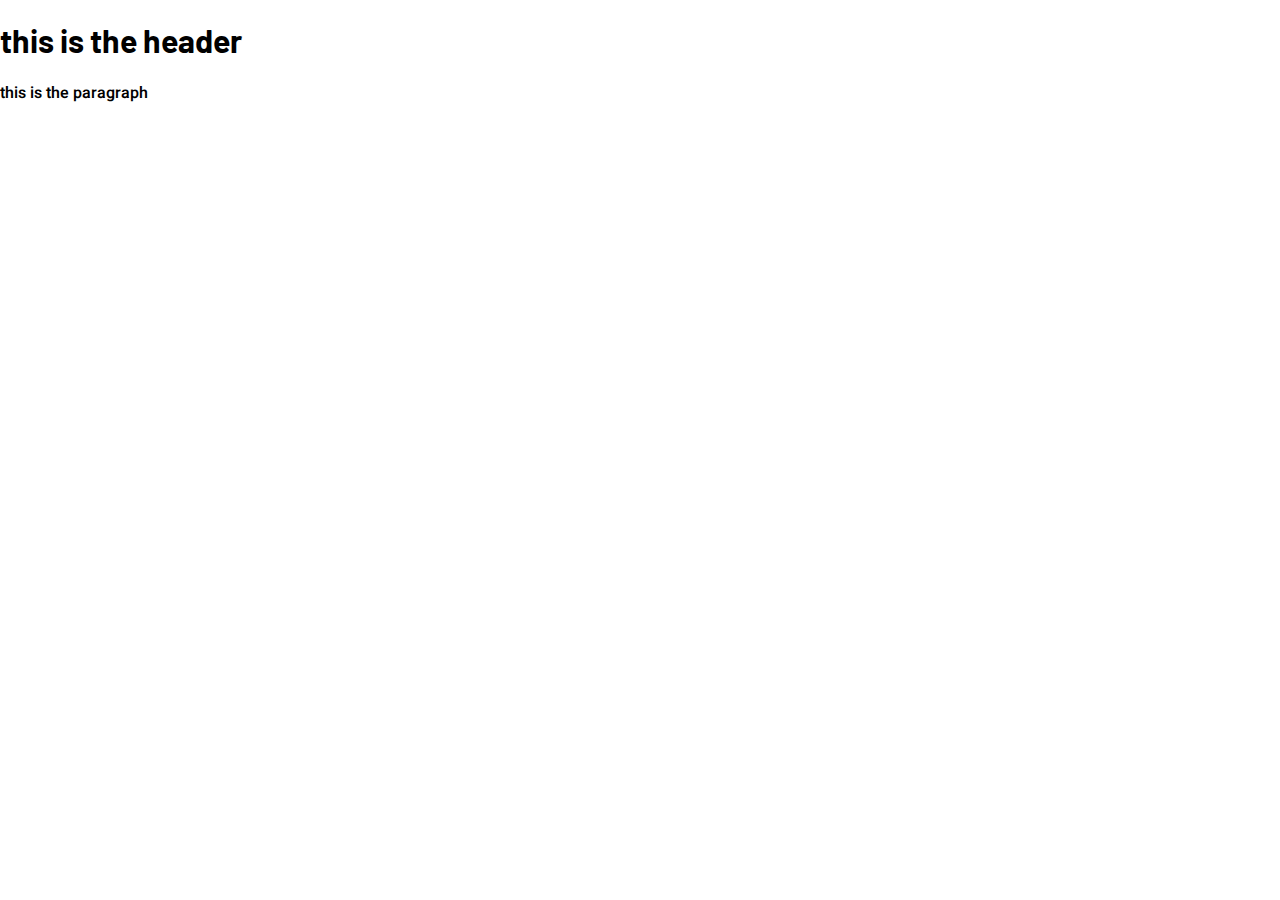
==== commit 50b96dee: "refactor: get fonts imported and working" ====
--- a/index.html
+++ b/index.html
@@ -1,145 +1,19 @@
 <!DOCTYPE html>
 <html lang="en">
-
-<head>
-	<meta charset="UTF-8">
-	<meta name="viewport" content="width=device-width, initial-scale=1.0">
-	<!-- displays site properly based on user's device -->
-
-	<link rel="icon" type="image/png" sizes="32x32" href="./images/favicon-32x32.png">
-	<link rel="stylesheet" href="./styles.css" type="text/css">
-	<title>Frontend Mentor | Social Media Dashboard</title>
-
-	<!-- Feel free to remove these styles or customise in your own stylesheet 👍 -->
-	<style>
-	.attribution {
-		font-size: 11px;
-		text-align: center;
-	}
-
-	.attribution a {
-		color: hsl(228, 45%, 44%);
-	}
-	</style>
-</head>
-
-<body>
-	<div class="container">
-		<header class="header">
-			<div class="header-content">
-				<h1 class="title">
-					Social Media Dashboard
-				</h1>
-				<h3 class="subtitle">
-					Total Followers: 23,004
-				</h3>
-			</div>
-			<label class="toggle">
-				Dark Mode
-				<input type="checkbox" checked/>
-				<span tabindex=0 class="slider"></span>
-			</label>
-		</header>
-		<div class="grid one">
-			<div class="card card-big facebook">
-				<p class="username">@nathanf</p>
-				<div class="follow-stat-block">
-					<p class="follower-count">1987</p>
-					<span class="followers">Followers</span>
-				</div>
-				<p class="follower-change">12 Today</p>
-			</div>
-			
-			<div class="card card-big twitter">
-				<p class="username">@nathanf</p>
-				<div class="follow-stat-block">
-					<p class="follower-count">1044</p>
-					<span class="followers">Followers</span>
-				</div>
-				<p class="follower-change">99 Today</p>
-			</div>
-			
-			
-			<div class="card card-big instagram">
-				<p class="username">@realnathanf</p>
-				<div class="follow-stat-block">
-					<p class="follower-count">11k</p>
-					<span class="followers">Followers</span>
-				</div>
-				<p class="follower-change">1099 Today</p>
-			</div>
-			
-			<div class="card card-big youtube">
-				<p class="username">Nathan F.</p>
-				<div class="follow-stat-block">
-					<p class="follower-count">8239</p>
-					<span class="followers">Subscribers</span>
-				</div>
-				<p class="follower-change">144 Today</p>
-			</div>
-		</div>
-			
-			
-		<h2 class="grid-two-title">
-			Overview - Today
-		</h2>	
-			
-		<div class="grid two">
-			<div class="card card-small facebook-views">
-				<p class="stat-title">Page Views</p>
-				<img src="./images/icon-facebook.svg" alt="facebook logo" class="logo">
-				<p class="stat">87</p>
-				<p class="stat-change">3%</p>
-			</div>
-			<div class="card card-small facebook-likes">
-				<p class="stat-title">Likes</p>
-				<img src="./images/icon-facebook.svg" alt="facebook logo" class="logo">
-				<p class="stat">52</p>
-				<p class="stat-change">2%</p>
-			</div>
-			<div class="card card-small instagram-likes">
-				<p class="stat-title">Likes</p>
-				<img src="./images/icon-instagram.svg" alt="instagram logo" class="logo">
-				<p class="stat">5462</p>
-				<p class="stat-change">2257%</p>
-			</div>
-			<div class="card card-small instagram-views">
-				<p class="stat-title">Profile Views</p>
-				<img src="./images/icon-instagram.svg" alt="instagram logo" class="logo">
-				<p class="stat">52k</p>
-				<p class="stat-change">1375%</p>
-			</div>
-			<div class="card card-small twitter-retweets">
-				<p class="stat-title">Retweets</p>
-				<img src="./images/icon-twitter.svg" alt="twitter logo" class="logo">
-				<p class="stat">117</p>
-				<p class="stat-change">303%</p>
-			</div>
-			<div class="card card-small twitter-likes">
-				<p class="stat-title">Likes</p>
-				<img src="./images/icon-twitter.svg" alt="twitter logo" class="logo">
-				<p class="stat">507</p>
-				<p class="stat-change">553%</p>
-			</div>
-			<div class="card card-small youtube-likes">
-				<p class="stat-title">Likes</p>
-				<img src="./images/icon-youtube.svg" alt="youtube logo" class="logo">
-				<p class="stat">107</p>
-				<p class="stat-change">19%</p>
-			</div>
-			<div class="card card-small youtube-views">
-				<p class="stat-title">Total Views</p>
-				<img src="./images/icon-youtube.svg" alt="youtube logo" class="logo">
-				<p class="stat">1407</p>
-				<p class="stat-change">12%</p>
-			</div>
-		</div>
-		<div class="attribution">
-			Challenge by <a href="https://www.frontendmentor.io?ref=challenge" target="_blank">Frontend Mentor</a>.
-			Coded by <a href="https://github.com/StephenBuley" target="_blank">Stephen Buley</a>.
-		</div>
-	</div>
-</body>
-<script src="./index.js"></script>
-
-</html>+  <head>
+    <meta charset="UTF-8" />
+    <meta name="viewport" content="width=device-width, initial-scale=1.0" />
+    <link rel="preconnect" href="https://fonts.googleapis.com" />
+    <link rel="preconnect" href="https://fonts.gstatic.com" crossorigin />
+    <link
+      href="https://fonts.googleapis.com/css2?family=Barlow:ital,wght@0,400;0,700;1,400;1,700&display=swap"
+      rel="stylesheet"
+    />
+    <link rel="stylesheet" href="style.css" />
+    <title>Challenges | Stephen Buley</title>
+  </head>
+  <body>
+    <h1 class="header">this is the header</h1>
+    <p class="paragraph">this is the paragraph</p>
+  </body>
+</html>
--- a/style.css
+++ b/style.css
@@ -0,0 +1,23 @@
+@font-face {
+  font-family: 'Heebo';
+  src: url('./heebo-v21-latin-500.woff2');
+}
+
+*,
+*::before,
+*::after {
+  box-sizing: border-box;
+}
+
+html {
+  font-family: 'Heebo';
+  font-size: 16px;
+}
+
+body {
+  margin: 0;
+}
+
+.header {
+  font-family: 'Barlow', sans-serif;
+}
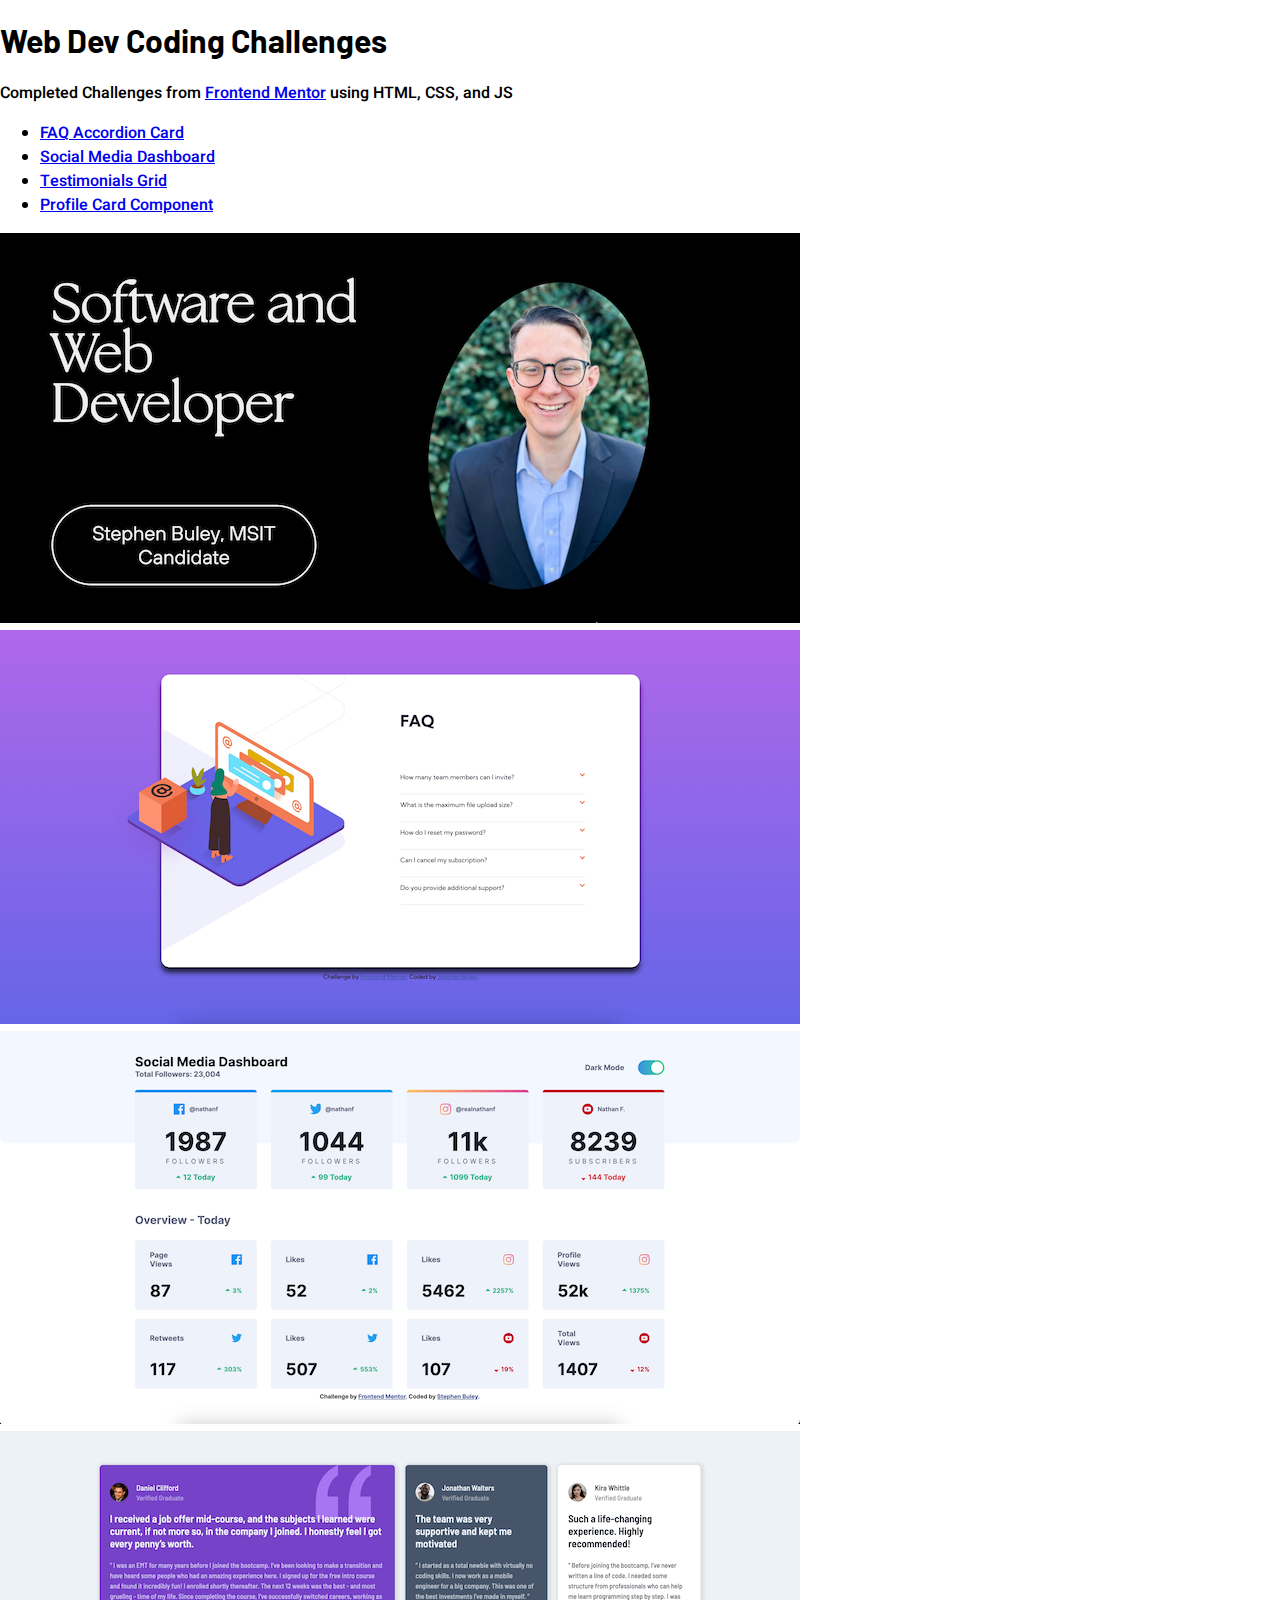
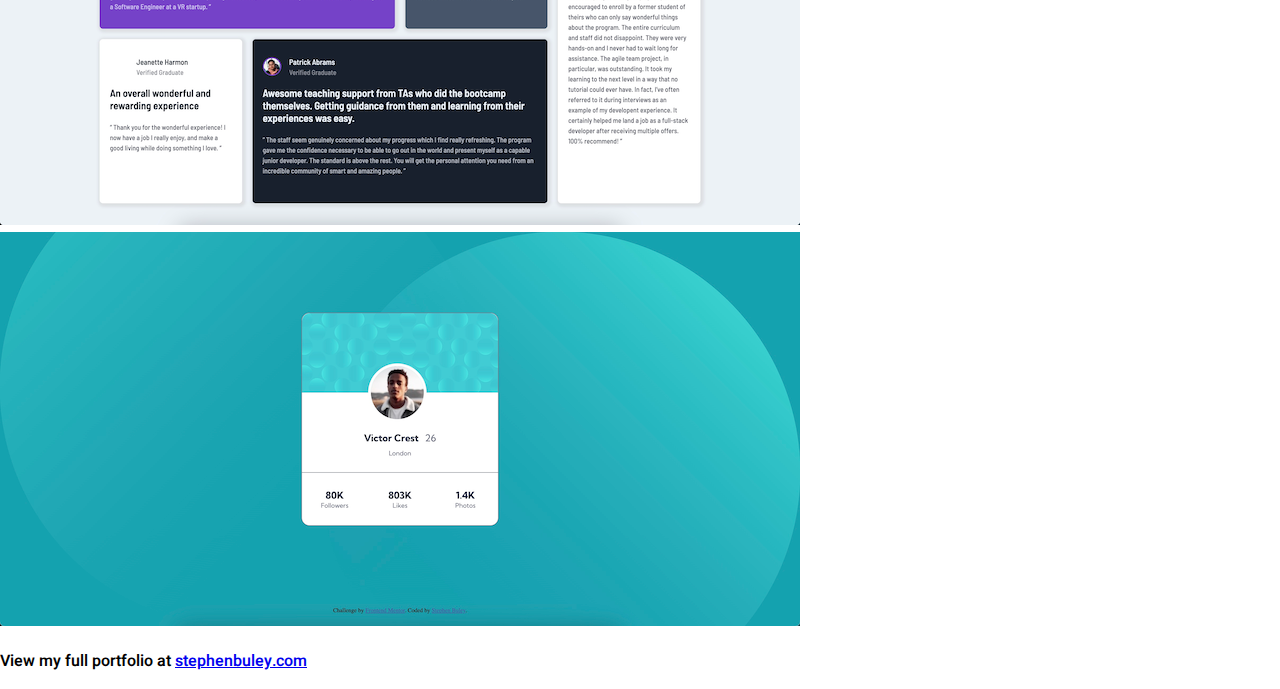
==== commit 3723af9b: "main html in place" ====
--- a/index.html
+++ b/index.html
@@ -13,7 +13,66 @@
     <title>Challenges | Stephen Buley</title>
   </head>
   <body>
-    <h1 class="header">this is the header</h1>
-    <p class="paragraph">this is the paragraph</p>
+    <div class="header">
+      <h1 class="title">Web Dev Coding Challenges</h1>
+      <p class="paragraph">
+        Completed Challenges from
+        <a target="_blank" href="https://www.frontendmentor.io/"
+          >Frontend Mentor</a
+        >
+        using HTML, CSS, and JS
+      </p>
+    </div>
+    <main>
+      <ul>
+        <li>
+          <a href="./faq-accordion-card/index.html">FAQ Accordion Card</a>
+        </li>
+        <li>
+          <a href="./social-media-dashboard/index.html"
+            >Social Media Dashboard</a
+          >
+        </li>
+        <li>
+          <a href="./testimonials-grid-section/index.html">Testimonials Grid</a>
+        </li>
+        <li>
+          <a href="./profile-card-component/index.html"
+            >Profile Card Component</a
+          >
+        </li>
+      </ul>
+      <div class="images">
+        <img
+          src="images/portfolio.png"
+          alt="portfolio"
+          class="portfolio image"
+        />
+        <img
+          src="images/faq-accordion-card.png"
+          alt="FAQ Accordion Card"
+          class="image"
+        />
+        <img
+          src="images/social-media-dashboard.png"
+          alt="Social Media Dashboard"
+          class="image"
+        />
+        <img
+          src="images/testimonials-grid-section.png"
+          alt="Testimonials Grid"
+          class="image"
+        />
+        <img
+          src="images/profile-card-component.png"
+          alt="Profile Card Component"
+          class="image"
+        />
+      </div>
+    </main>
+    <p class="footer">
+      View my full portfolio at
+      <a target="_blank" href="https://stephenbuley.com">stephenbuley.com</a>
+    </p>
   </body>
 </html>
--- a/style.css
+++ b/style.css
@@ -18,6 +18,6 @@
   margin: 0;
 }
 
-.header {
+h1 {
   font-family: 'Barlow', sans-serif;
 }
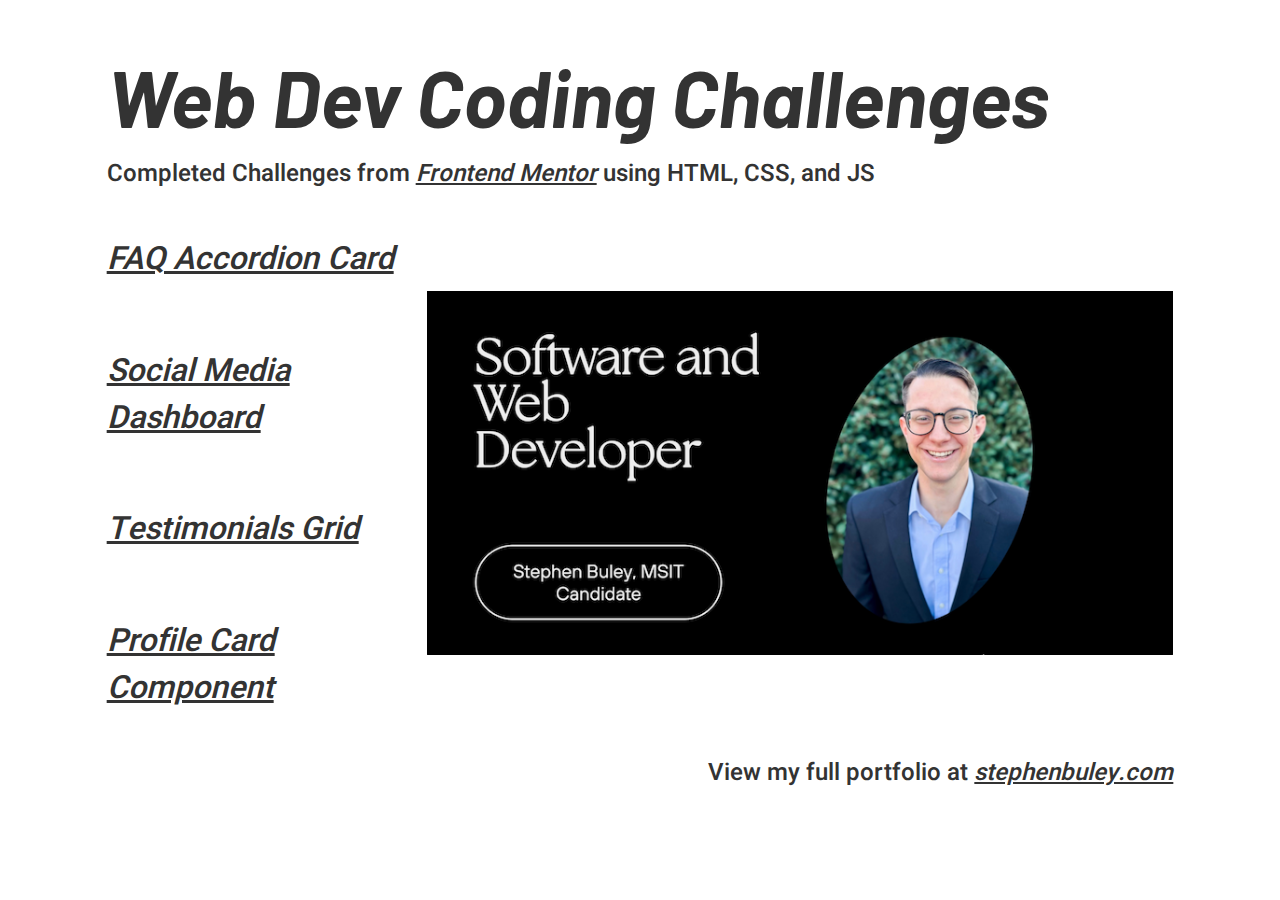
==== commit 4a7b2799: "add lots of css and js for images" ====
--- a/index.html
+++ b/index.html
@@ -13,66 +13,75 @@
     <title>Challenges | Stephen Buley</title>
   </head>
   <body>
-    <div class="header">
-      <h1 class="title">Web Dev Coding Challenges</h1>
-      <p class="paragraph">
-        Completed Challenges from
-        <a target="_blank" href="https://www.frontendmentor.io/"
-          >Frontend Mentor</a
-        >
-        using HTML, CSS, and JS
+    <div class="container">
+      <div class="header">
+        <h1 class="title">Web Dev Coding Challenges</h1>
+        <p class="paragraph">
+          Completed Challenges from
+          <a target="_blank" href="https://www.frontendmentor.io/"
+            >Frontend Mentor</a
+          >
+          using HTML, CSS, and JS
+        </p>
+      </div>
+      <main>
+        <ul>
+          <li data-name="faq">
+            <a data-name="faq" href="./faq-accordion-card/index.html"
+              >FAQ Accordion Card</a
+            >
+          </li>
+          <li data-name="social">
+            <a data-name="social" href="./social-media-dashboard/index.html"
+              >Social Media Dashboard</a
+            >
+          </li>
+          <li data-name="testimonial">
+            <a
+              data-name="testimonial"
+              href="./testimonials-grid-section/index.html"
+              >Testimonials Grid</a
+            >
+          </li>
+          <li data-name="profile">
+            <a data-name="profile" href="./profile-card-component/index.html"
+              >Profile Card Component</a
+            >
+          </li>
+        </ul>
+        <div class="images">
+          <img
+            src="images/portfolio.png"
+            alt="portfolio"
+            class="image active portfolio"
+          />
+          <img
+            src="images/faq-accordion-card.png"
+            alt="FAQ Accordion Card"
+            class="image faq"
+          />
+          <img
+            src="images/social-media-dashboard.png"
+            alt="Social Media Dashboard"
+            class="image social"
+          />
+          <img
+            src="images/testimonials-grid-section.png"
+            alt="Testimonials Grid"
+            class="image testimonial"
+          />
+          <img
+            src="images/profile-card-component.png"
+            alt="Profile Card Component"
+            class="image profile"
+          />
+        </div>
+      </main>
+      <p class="footer">
+        View my full portfolio at
+        <a target="_blank" href="https://stephenbuley.com">stephenbuley.com</a>
       </p>
     </div>
-    <main>
-      <ul>
-        <li>
-          <a href="./faq-accordion-card/index.html">FAQ Accordion Card</a>
-        </li>
-        <li>
-          <a href="./social-media-dashboard/index.html"
-            >Social Media Dashboard</a
-          >
-        </li>
-        <li>
-          <a href="./testimonials-grid-section/index.html">Testimonials Grid</a>
-        </li>
-        <li>
-          <a href="./profile-card-component/index.html"
-            >Profile Card Component</a
-          >
-        </li>
-      </ul>
-      <div class="images">
-        <img
-          src="images/portfolio.png"
-          alt="portfolio"
-          class="portfolio image"
-        />
-        <img
-          src="images/faq-accordion-card.png"
-          alt="FAQ Accordion Card"
-          class="image"
-        />
-        <img
-          src="images/social-media-dashboard.png"
-          alt="Social Media Dashboard"
-          class="image"
-        />
-        <img
-          src="images/testimonials-grid-section.png"
-          alt="Testimonials Grid"
-          class="image"
-        />
-        <img
-          src="images/profile-card-component.png"
-          alt="Profile Card Component"
-          class="image"
-        />
-      </div>
-    </main>
-    <p class="footer">
-      View my full portfolio at
-      <a target="_blank" href="https://stephenbuley.com">stephenbuley.com</a>
-    </p>
   </body>
+  <script src="./index.js"></script>
 </html>
--- a/style.css
+++ b/style.css
@@ -12,12 +12,76 @@
 html {
   font-family: 'Heebo';
   font-size: 16px;
+  color: #333;
 }
 
 body {
   margin: 0;
 }
 
+.container {
+  width: 83.333%;
+  max-width: 1300px;
+  margin: 3em auto;
+}
+
 h1 {
+  margin: 0;
   font-family: 'Barlow', sans-serif;
+  font-style: italic;
+  font-size: 5rem;
 }
+
+p {
+  margin: 0.5em 0;
+  font-size: 1.5rem;
+}
+
+main {
+  display: flex;
+  height: 60vh;
+}
+
+ul {
+  width: 30%;
+  margin: 0;
+  font-size: 2rem;
+  padding: 0;
+  list-style: none;
+  display: flex;
+  flex-direction: column;
+  justify-content: space-around;
+  height: 100%;
+}
+
+li {
+  width: fit-content;
+}
+
+.images {
+  width: 70%;
+  display: flex;
+  align-items: center;
+  overflow: hidden;
+  position: relative;
+}
+
+.image {
+  width: 100%;
+  position: absolute;
+  left: 100%;
+  transition: all 0.25s cubic-bezier(0.455, 0.03, 0.515, 0.955);
+}
+
+.active {
+  left: 0;
+}
+
+.footer {
+  text-align: right;
+}
+
+a {
+  color: inherit;
+  font-style: italic;
+}
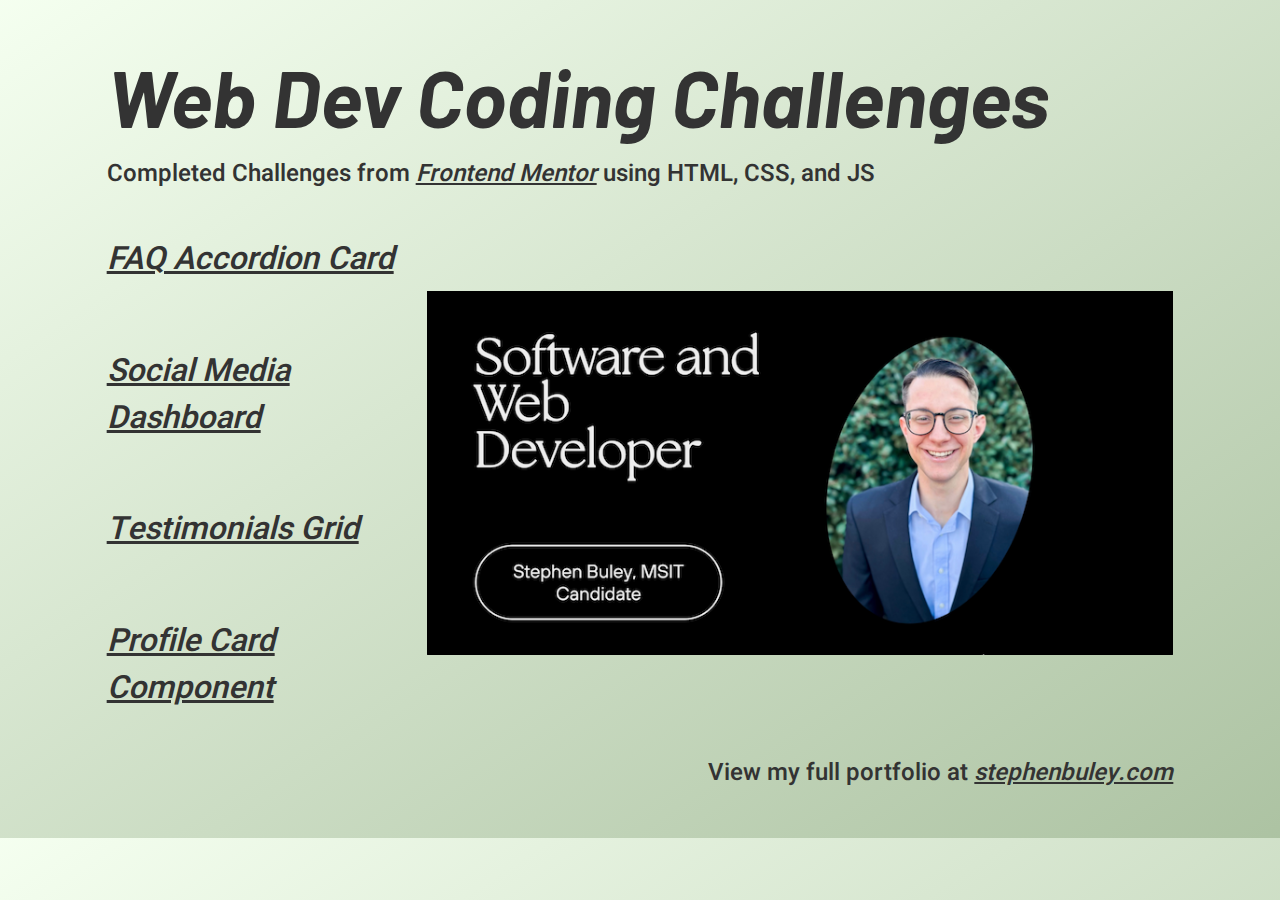
==== commit d02c5704: "update background and logo" ====
--- a/index.html
+++ b/index.html
@@ -10,6 +10,7 @@
       rel="stylesheet"
     />
     <link rel="stylesheet" href="style.css" />
+    <link rel="shortcut icon" href="images/Logo.png" type="image/x-icon" />
     <title>Challenges | Stephen Buley</title>
   </head>
   <body>
--- a/style.css
+++ b/style.css
@@ -17,6 +17,11 @@
 
 body {
   margin: 0;
+  background-image: linear-gradient(
+    to bottom right,
+    hsl(101, 100%, 97%),
+    hsl(101, 21%, 70%)
+  );
 }
 
 .container {
